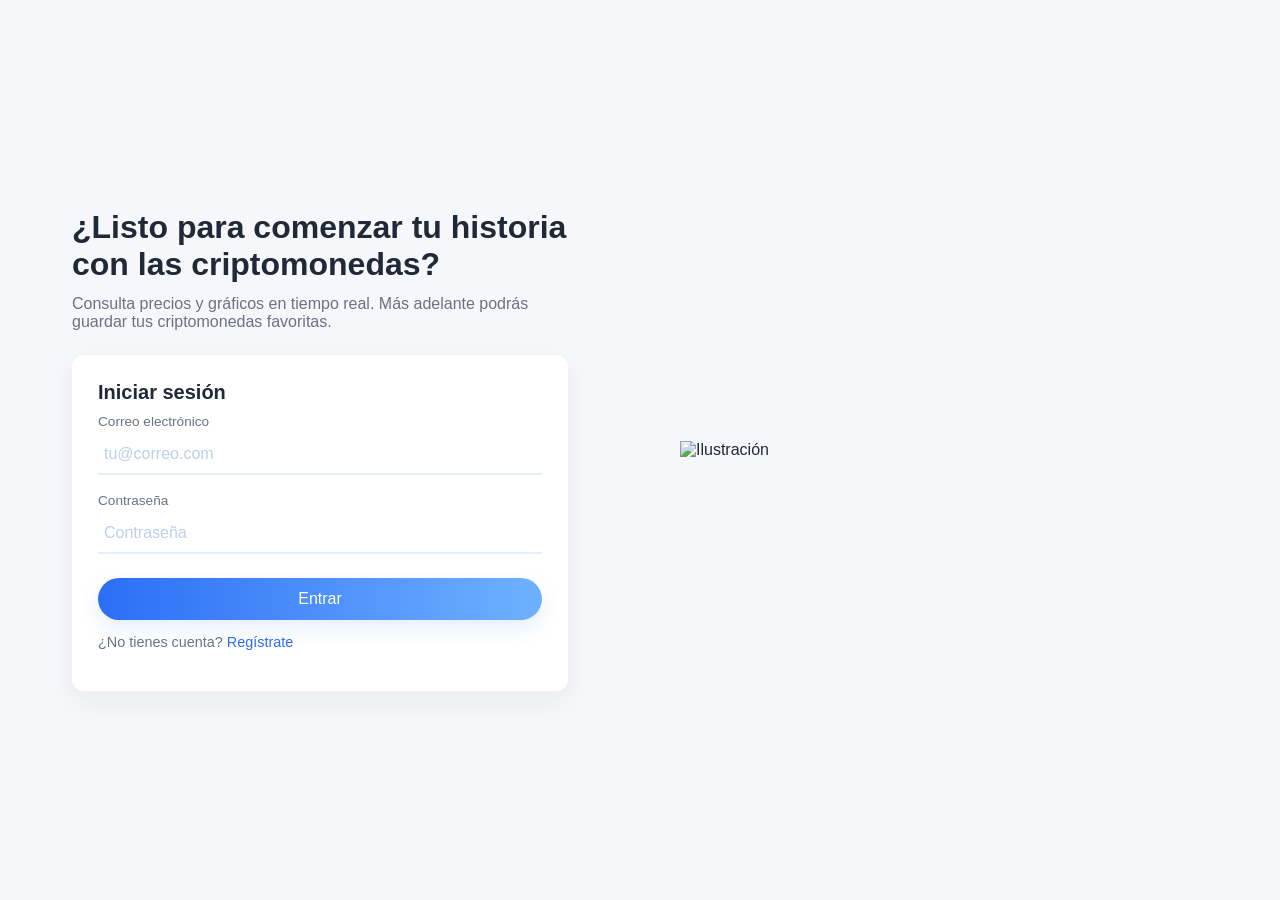
==== index.html @ 83a81584 "vista index" ====
<!doctype html>
<html lang="es">
<head>
	<meta charset="utf-8" />
	<meta name="viewport" content="width=device-width,initial-scale=1" />
	<title>EmetianMetrics - Inicio de sesión</title>
	<link rel="stylesheet" href="styles/login.css" />
</head>
<body>
	<main class="split">
		<div class="left">
			<div class="hero-text">
				<h1>¿Listo para comenzar tu historia con las criptomonedas?</h1>
				<p class="lead">Consulta precios y gráficos en tiempo real. Más adelante podrás guardar tus criptomonedas favoritas.</p>
			</div>
			<section class="card" aria-labelledby="login-title">
				<h2 id="login-title">Iniciar sesión</h2>
				<form class="login-form" method="post" novalidate>
					<div class="field">
						<label for="email">Correo electrónico</label>
						<input id="email" name="email" type="email" required placeholder="tu@correo.com" />
					</div>
					<div class="field">
						<label for="password">Contraseña</label>
						<input id="password" name="password" type="password" required placeholder="Contraseña" />
					</div>
					<button type="submit" class="btn-primary">Entrar</button>
				</form>
				<p class="signup">¿No tienes cuenta? <a href="#">Regístrate</a></p>
			</section>
		</div>
		<div class="right">
			<img class="hero-img" src="assets/hero.png" alt="Ilustración" />
		</div>
	</main>
</body>
</html>
---- styles/login.css ----
:root{
  --bg:#f5f7fa;
  --card:#ffffff;
  --accent:#2b6ef6;
  --text:#1f2937;
  --muted:#6b7280;
}
*{box-sizing:border-box}
html,body{height:100%;margin:0;font-family:Inter,Segoe UI,Helvetica,Arial,sans-serif;background:var(--bg);color:var(--text)}

/* Layout dividido */
.split{display:grid;grid-template-columns:1fr 1fr;min-height:100vh}
.left{display:flex;flex-direction:column;justify-content:center;padding:56px 72px}
.right{display:flex;align-items:center;justify-content:center;background:linear-gradient(180deg,#ffffff00,#ffffff00)}
.hero-img{width:90%;max-width:560px;height:auto;object-fit:contain}

.hero-text h1{font-size:2rem;margin:0 0 12px;color:var(--text)}
.lead{margin:0 0 24px;color:var(--muted);font-size:1rem}

.card{background:var(--card);padding:26px;border-radius:12px;max-width:520px;box-shadow:0 10px 30px rgba(31,41,55,0.06)}
.card h2{margin:0 0 10px;font-size:1.25rem}

.login-form{display:flex;flex-direction:column;gap:18px}
.field{display:flex;flex-direction:column}
.field label{font-size:.85rem;color:var(--muted);margin-bottom:6px}
.field input{border:0;border-bottom:2px solid #e6eefc;padding:10px 6px;font-size:1rem;outline:none;background:transparent;color:var(--text)}
.field input::placeholder{color:#bfcfe8}
.field input:focus{border-bottom-color:var(--accent);box-shadow:0 4px 18px rgba(43,110,246,0.08)}

.row{display:flex;gap:12px;align-items:center;flex-wrap:wrap}
.checkbox{display:flex;align-items:center;gap:8px;font-size:.9rem;color:var(--muted)}
.checkbox input{width:16px;height:16px}

.btn-primary{margin-top:6px;background:linear-gradient(90deg,var(--accent),#6fb1ff);color:#fff;border:none;padding:12px 20px;border-radius:24px;font-size:1rem;cursor:pointer;box-shadow:0 8px 20px rgba(43,110,246,0.12)}
.btn-primary:hover{transform:translateY(-1px)}

.signup{margin-top:14px;text-align:left;color:var(--muted);font-size:.9rem}
.signup a{color:var(--accent);text-decoration:none}

@media (max-width:900px){
  .split{grid-template-columns:1fr;}
  .right{display:none}
  .left{padding:28px}
  .hero-text h1{font-size:1.5rem}
}
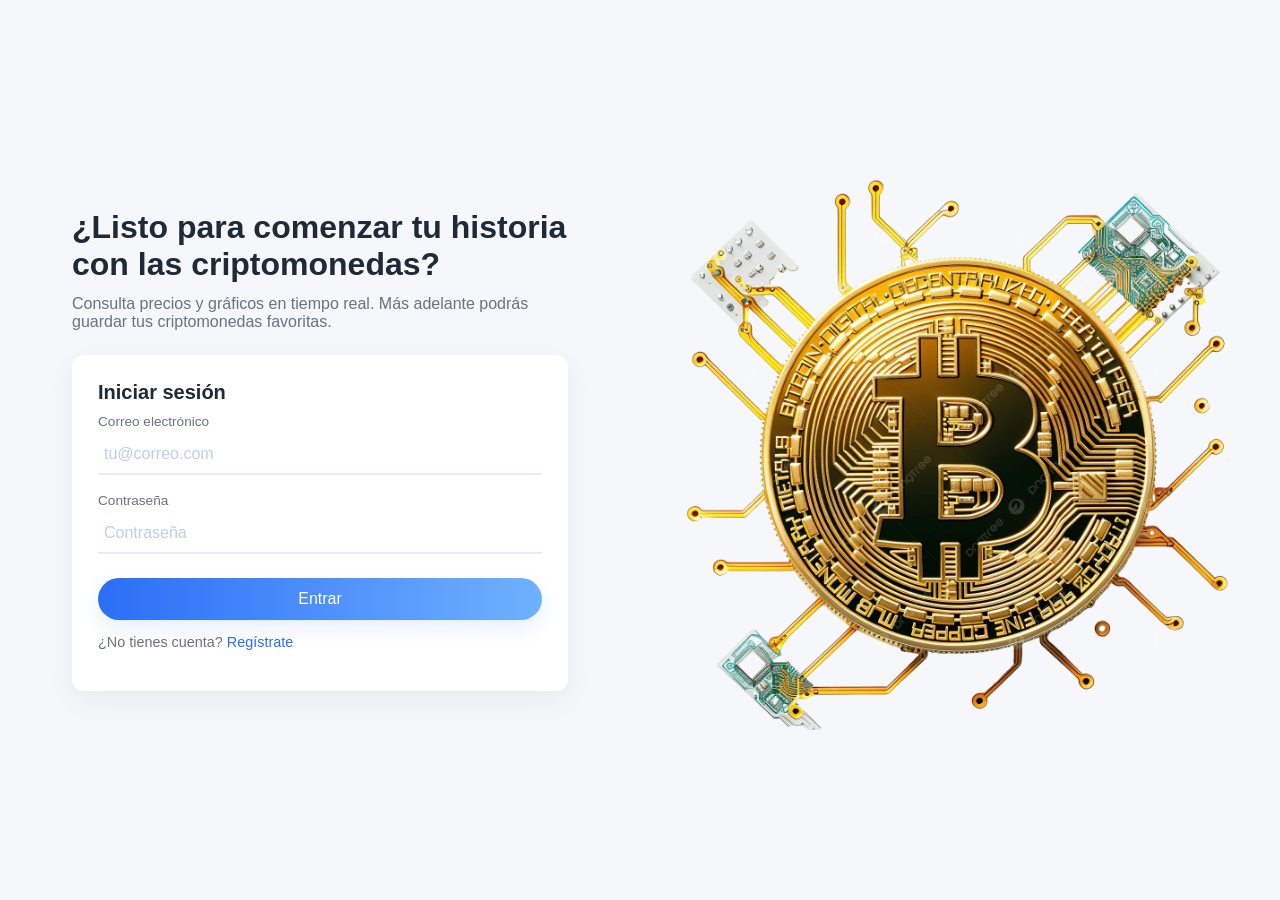
==== commit 18e7d172: "Feat: se agrego la vista para iniciar sesion y la imagen" ====
--- a/index.html
+++ b/index.html
@@ -26,11 +26,11 @@
 					</div>
 					<button type="submit" class="btn-primary">Entrar</button>
 				</form>
-				<p class="signup">¿No tienes cuenta? <a href="#">Regístrate</a></p>
+				<p class="signup">¿No tienes cuenta? <a href="register.html">Regístrate</a></p>
 			</section>
 		</div>
 		<div class="right">
-			<img class="hero-img" src="assets/hero.png" alt="Ilustración" />
+			<img class="hero-img" src="assets/public/hero.png" alt="Ilustración" />
 		</div>
 	</main>
 </body>
--- a/styles/login.css
+++ b/styles/login.css
@@ -37,6 +37,11 @@
 .signup{margin-top:14px;text-align:left;color:var(--muted);font-size:.9rem}
 .signup a{color:var(--accent);text-decoration:none}
 
+.terms{font-size:.85rem;color:var(--muted);line-height:1.4}
+.terms a{color:var(--accent);text-decoration:none}
+
+.helper-text{margin:0;color:var(--muted);font-size:.9rem}
+
 @media (max-width:900px){
   .split{grid-template-columns:1fr;}
   .right{display:none}
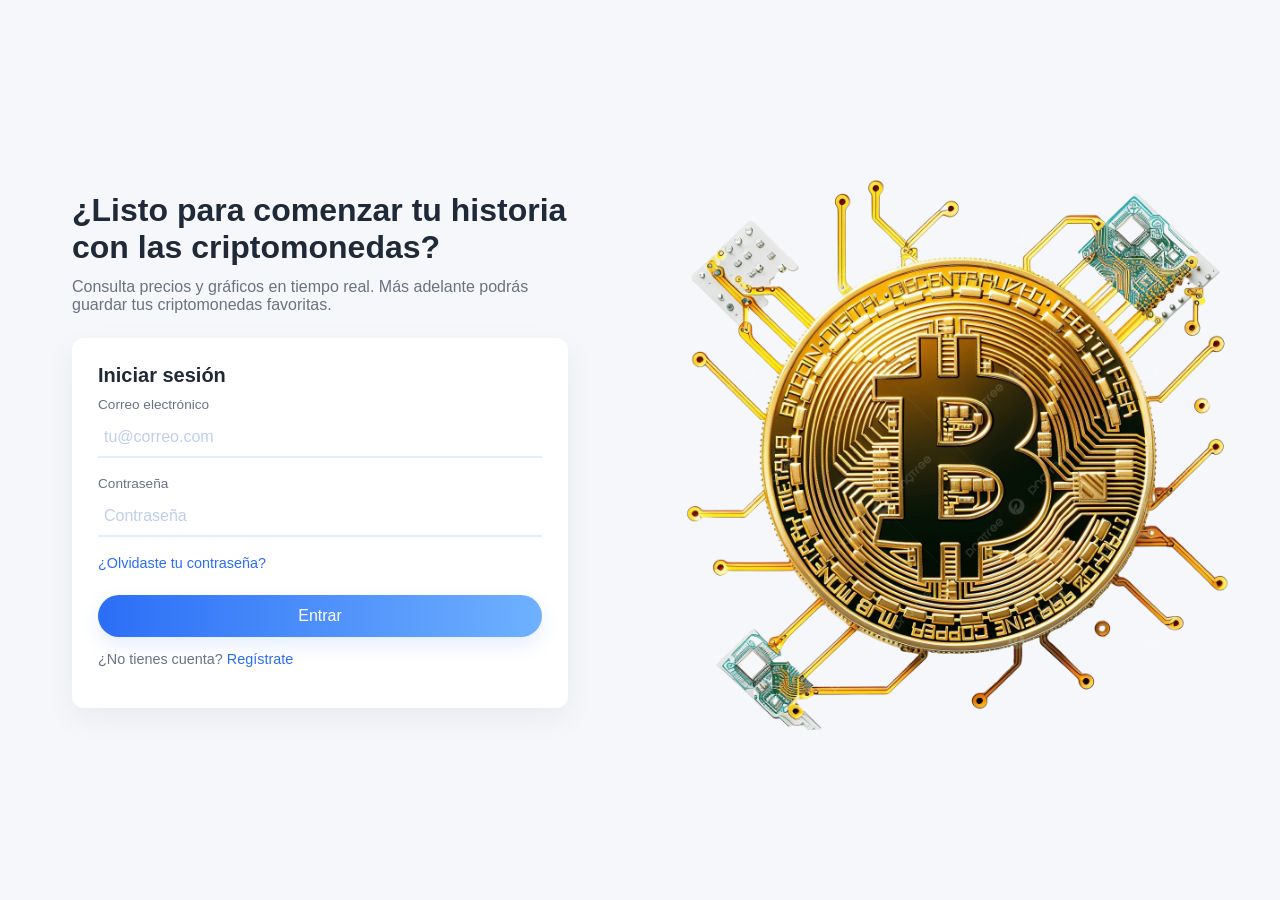
==== commit 20e88b4c: "Feat: dashboard funcionando y mostrando los datos de la api" ====
--- a/index.html
+++ b/index.html
@@ -5,6 +5,7 @@
 	<meta name="viewport" content="width=device-width,initial-scale=1" />
 	<title>EmetianMetrics - Inicio de sesión</title>
 	<link rel="stylesheet" href="styles/login.css" />
+	<link rel="icon" href="assets/public/icono_pg.png" />
 </head>
 <body>
 	<main class="split">
@@ -15,7 +16,7 @@
 			</div>
 			<section class="card" aria-labelledby="login-title">
 				<h2 id="login-title">Iniciar sesión</h2>
-				<form class="login-form" method="post" novalidate>
+				<form class="login-form" action="views/dashboard.html" method="get" novalidate>
 					<div class="field">
 						<label for="email">Correo electrónico</label>
 						<input id="email" name="email" type="email" required placeholder="tu@correo.com" />
@@ -24,9 +25,10 @@
 						<label for="password">Contraseña</label>
 						<input id="password" name="password" type="password" required placeholder="Contraseña" />
 					</div>
-					<button type="submit" class="btn-primary">Entrar</button>
+					<p class="helper-text"><a href="views/forgot-password.html">¿Olvidaste tu contraseña?</a></p>
+					<button type="submit" class="btn-primary"><a href="./backend/consumo_api/index.php"></a> Entrar</button>	
 				</form>
-				<p class="signup">¿No tienes cuenta? <a href="register.html">Regístrate</a></p>
+				<p class="signup">¿No tienes cuenta? <a href="views/register.html">Regístrate</a></p>
 			</section>
 		</div>
 		<div class="right">
--- a/styles/login.css
+++ b/styles/login.css
@@ -41,6 +41,7 @@
 .terms a{color:var(--accent);text-decoration:none}
 
 .helper-text{margin:0;color:var(--muted);font-size:.9rem}
+.helper-text a{color:var(--accent);text-decoration:none}
 
 @media (max-width:900px){
   .split{grid-template-columns:1fr;}
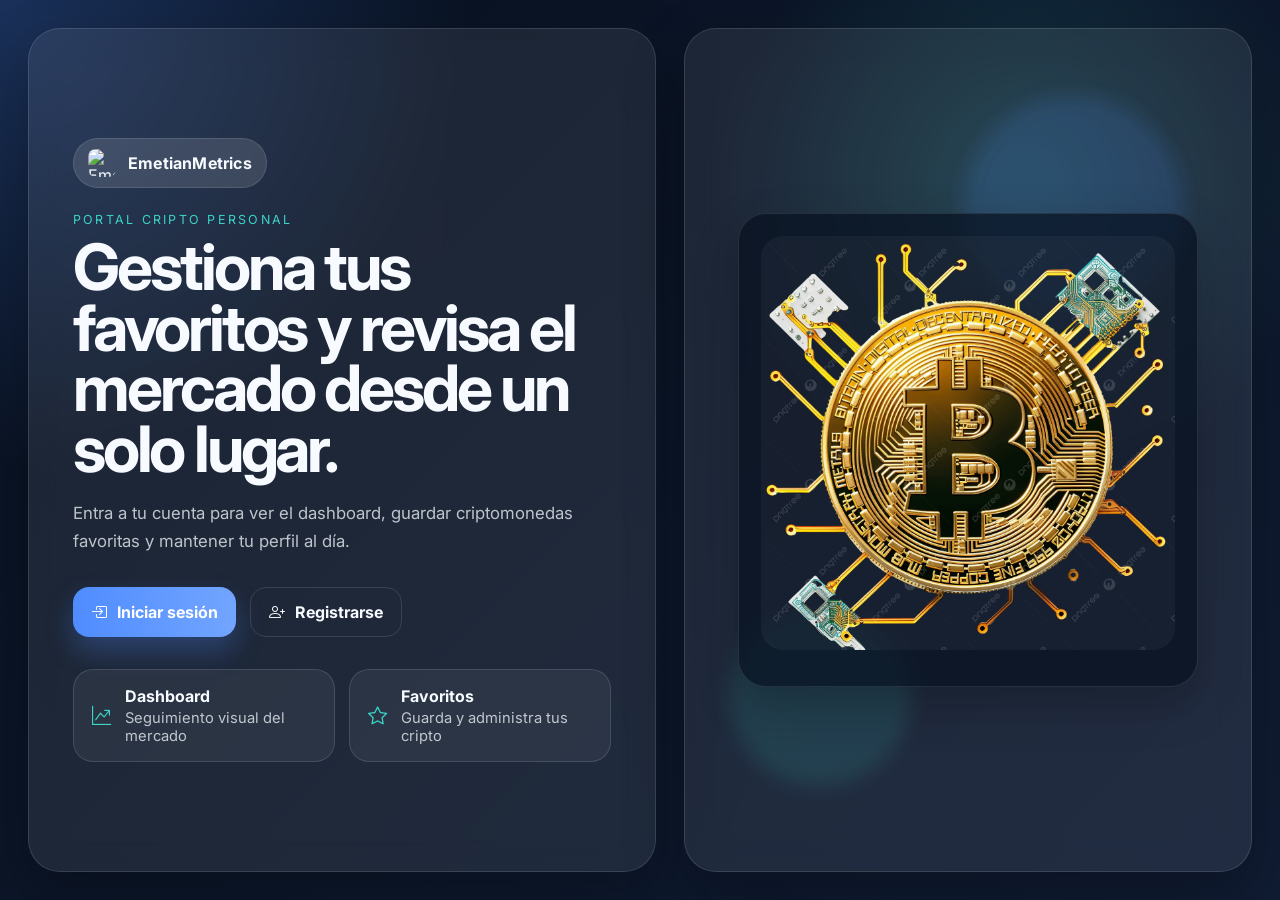
==== commit 7d04318c: "Feat: pg de inicio de sesion" ====
--- a/index.html
+++ b/index.html
@@ -1,39 +1,15 @@
 <!doctype html>
 <html lang="es">
 <head>
-	<meta charset="utf-8" />
-	<meta name="viewport" content="width=device-width,initial-scale=1" />
-	<title>EmetianMetrics - Inicio de sesión</title>
-	<link rel="stylesheet" href="styles/login.css" />
-	<link rel="icon" href="assets/public/icono_pg.png" />
-</head>
-<body>
-	<main class="split">
-		<div class="left">
-			<div class="hero-text">
-				<h1>¿Listo para comenzar tu historia con las criptomonedas?</h1>
-				<p class="lead">Consulta precios y gráficos en tiempo real. Más adelante podrás guardar tus criptomonedas favoritas.</p>
-			</div>
-			<section class="card" aria-labelledby="login-title">
-				<h2 id="login-title">Iniciar sesión</h2>
-				<form class="login-form" action="views/dashboard.html" method="get" novalidate>
-					<div class="field">
-						<label for="email">Correo electrónico</label>
-						<input id="email" name="email" type="email" required placeholder="tu@correo.com" />
-					</div>
-					<div class="field">
-						<label for="password">Contraseña</label>
-						<input id="password" name="password" type="password" required placeholder="Contraseña" />
-					</div>
-					<p class="helper-text"><a href="views/forgot-password.html">¿Olvidaste tu contraseña?</a></p>
-					<button type="submit" class="btn-primary"><a href="./backend/consumo_api/index.php"></a> Entrar</button>	
-				</form>
-				<p class="signup">¿No tienes cuenta? <a href="views/register.html">Regístrate</a></p>
-			</section>
-		</div>
-		<div class="right">
-			<img class="hero-img" src="assets/public/hero.png" alt="Ilustración" />
-		</div>
-	</main>
-</body>
-</html>
+	<!doctype html>
+	<html lang="es">
+	<head>
+		<meta charset="utf-8" />
+		<meta name="viewport" content="width=device-width,initial-scale=1" />
+		<meta http-equiv="refresh" content="0;url=views/landing.html" />
+		<title>EmetianMetrics</title>
+	</head>
+	<body>
+		<p>Redirigiendo...</p>
+	</body>
+	</html>
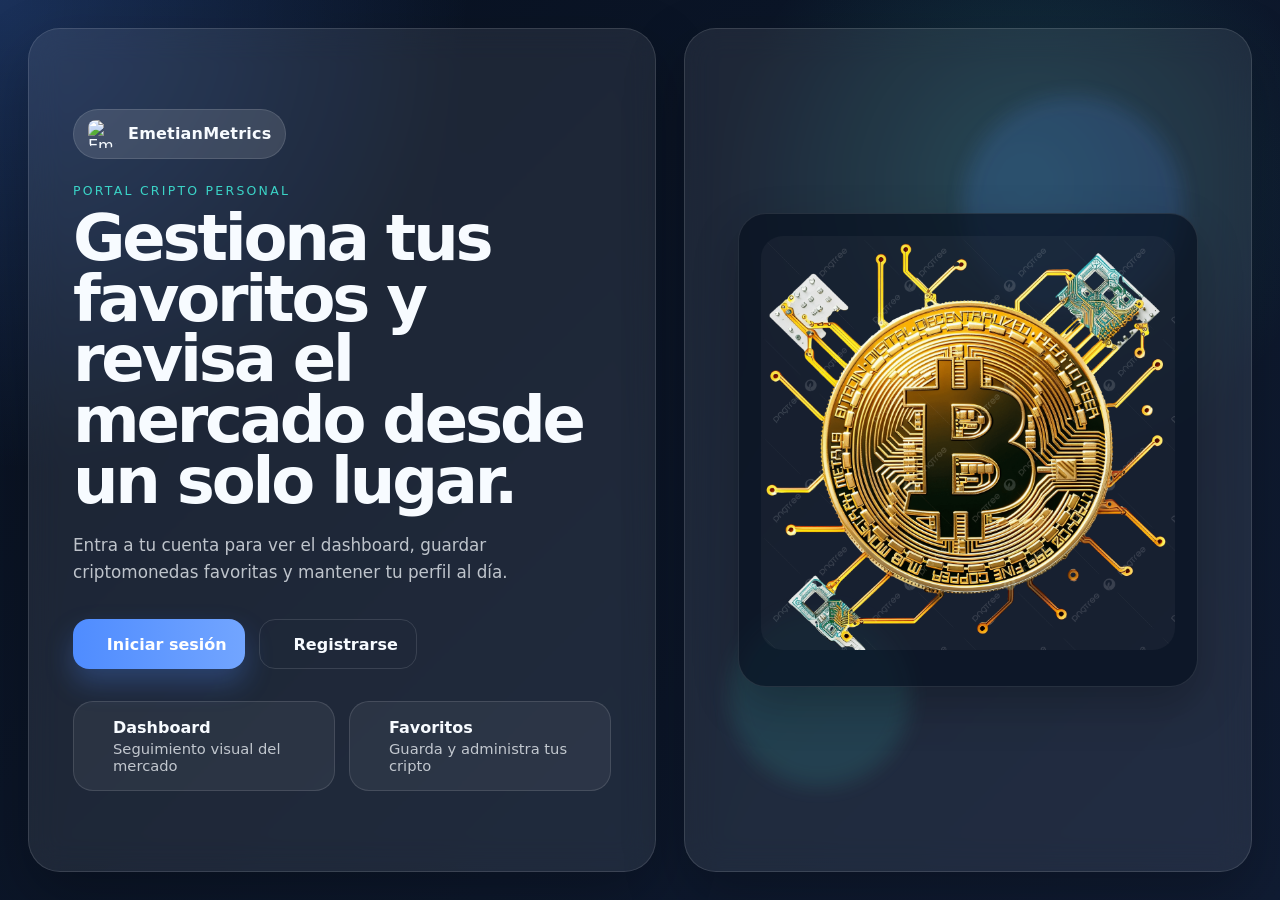
==== commit 768b4ae5: "Autenticación de usuarios con registro, login, logout y recuperación de contraseña. Dashboard de cri" ====
--- a/index.html
+++ b/index.html
@@ -1,15 +1,12 @@
 <!doctype html>
 <html lang="es">
 <head>
-	<!doctype html>
-	<html lang="es">
-	<head>
-		<meta charset="utf-8" />
-		<meta name="viewport" content="width=device-width,initial-scale=1" />
-		<meta http-equiv="refresh" content="0;url=views/landing.html" />
-		<title>EmetianMetrics</title>
-	</head>
-	<body>
-		<p>Redirigiendo...</p>
-	</body>
-	</html>
+	<meta charset="utf-8" />
+	<meta name="viewport" content="width=device-width,initial-scale=1" />
+	<meta http-equiv="refresh" content="0;url=views/landing.html" />
+	<title>EmetianMetrics</title>
+</head>
+<body>
+	<p>Redirigiendo a la página principal...</p>
+</body>
+</html>
